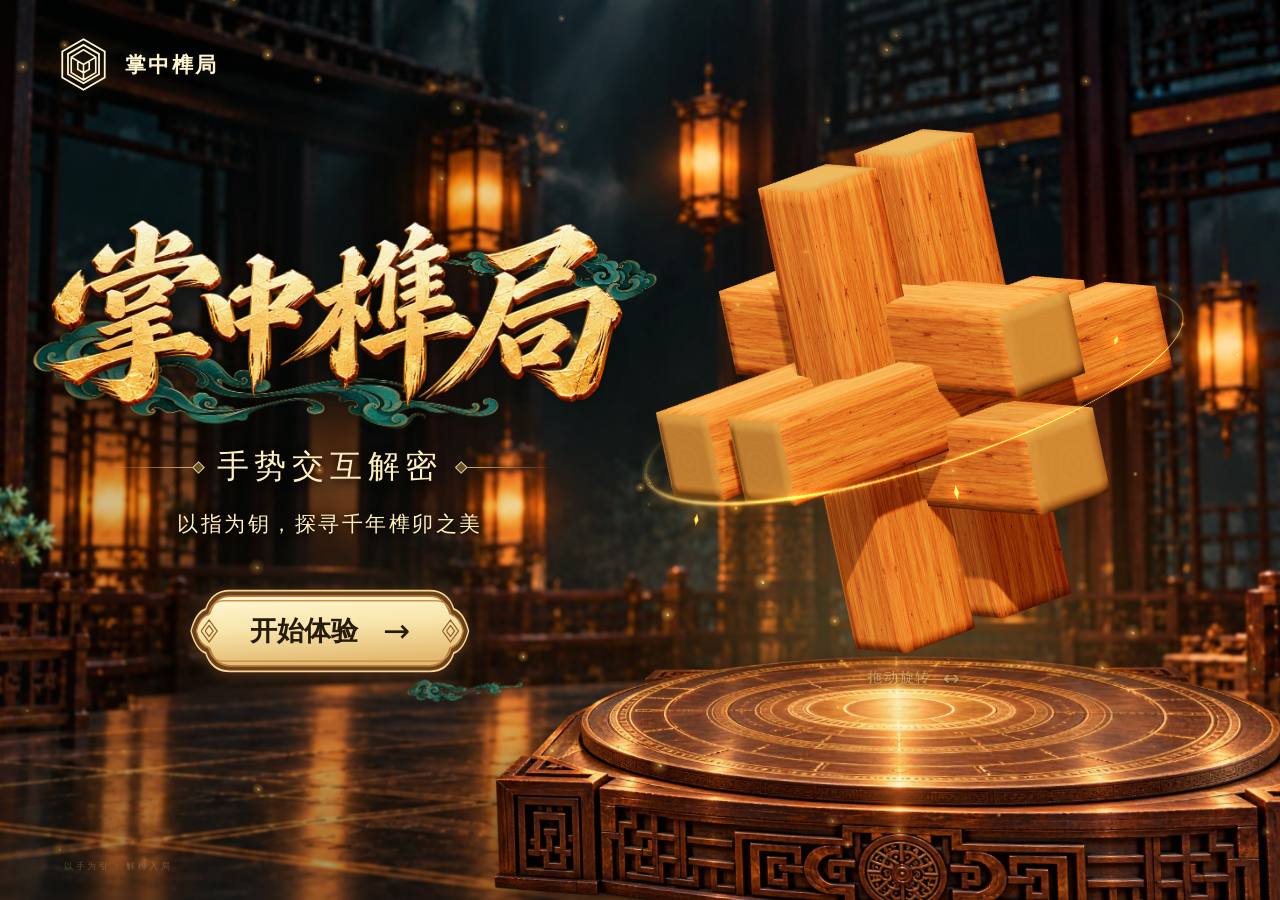
==== index.html @ a0385d62 "Give the tutorial pedestal a taller carved drum, stepped foot and fine brass moldings" ====
<!doctype html>
<html lang="zh-CN">
<head>
  <meta charset="utf-8">
  <meta name="viewport" content="width=device-width, initial-scale=1, viewport-fit=cover">
  <meta name="theme-color" content="#111b17">
  <meta name="description" content="掌中榫局：以指为钥，探寻千年榫卯之美。用自然手势探索传统鲁班锁。">
  <title>掌中榫局｜手势交互解密</title>
  <link rel="stylesheet" href="assets/landing/scene-v3.css">
  <link rel="stylesheet" href="assets/landing/refined-v4.css">
  <link rel="stylesheet" href="assets/landing/cover-v5.css?v=clean-model-8">
  <script src="assets/landing/particles.js?v=3" defer></script>
  <link rel="modulepreload" href="assets/landing/three-runtime-v5.mjs">
  <link rel="preload" as="image" href="assets/landing/wood-reference-v7.svg">
  <script type="module" src="assets/landing/puzzle-view-v5.mjs?v=soft-gold-14"></script>
</head>
<body>
<svg class="svg-library" xmlns="http://www.w3.org/2000/svg" aria-hidden="true">
  <defs>
    <linearGradient id="paper" x1="0" y1="0" x2=".2" y2="1"><stop stop-color="#fff7d4"/><stop offset=".48" stop-color="#f9e6ad"/><stop offset="1" stop-color="#e4bb72"/></linearGradient>
    <symbol id="emblem" viewBox="0 0 60 68">
      <path d="M30 3 56 18v32L30 65 4 50V18Z M30 10 49 21v25L30 57 11 46V21Z" fill="none" stroke="currentColor" stroke-width="2.2"/>
      <path d="m30 16 15 9-15 9-15-9 15-9Zm-15 9v19l15 9V34m15-9v19l-15 9m-7-24v11l7 4 7-4V29m-7 5v10" fill="none" stroke="currentColor" stroke-width="2" stroke-linejoin="round"/>
    </symbol>
  </defs>
</svg>
<main class="landing">
  <div class="room" aria-hidden="true"></div><div class="mist" aria-hidden="true"></div>
  <a class="brand" href="./" aria-label="掌中榫局首页"><svg aria-hidden="true"><use href="#emblem"/></svg><span>掌中榫局</span></a>
  <div class="stage">
    <section class="intro" aria-labelledby="hero-title">
      <div class="title-wrap">
        <img class="cloud cloud-left" src="assets/landing/cloud-v4.svg" alt="" width="1200" height="300">
        <img class="cloud cloud-right" src="assets/landing/cloud-v4.svg" alt="" width="1200" height="300">
        <h1 id="hero-title"><span class="sr-only">掌中榫局</span><img class="title-art" src="assets/landing/title-v4.svg" alt="" width="1600" height="500" fetchpriority="high"></h1>
      </div>
      <h2 class="subtitle"><span class="rule" aria-hidden="true"></span>手势交互解密<span class="rule" aria-hidden="true"></span></h2>
      <p class="tagline">以指为钥，探寻千年榫卯之美</p>
      <a class="start" href="tutorial.html?v=18">
        <svg class="button-art" viewBox="0 0 420 96" preserveAspectRatio="none" aria-hidden="true">
          <path d="M61 4H359Q386 4 395 24Q410 28 417 48Q410 68 395 72Q386 92 359 92H61Q34 92 25 72Q10 68 3 48Q10 28 25 24Q34 4 61 4Z" fill="#6c411e" stroke="#f8d891" stroke-width="2"/>
          <path d="M61 10H359Q381 10 389 29Q405 33 409 48Q405 63 389 67Q381 86 359 86H61Q39 86 31 67Q15 63 11 48Q15 33 31 29Q39 10 61 10Z" fill="url(#paper)" stroke="#b87e37" stroke-width="2"/>
          <path d="M52 15H368Q387 15 391 30M52 81H368Q387 81 391 66M29 31Q33 15 52 15M29 65Q33 81 52 81" fill="none" stroke="#c6934e" stroke-width="1.4"/>
          <g fill="none" stroke="#966025" stroke-width="1.7"><path d="m18 48 12-12 12 12-12 12-12-12m6 0 6-6 6 6-6 6-6-6m354 0 12-12 12 12-12 12-12-12m6 0 6-6 6 6-6 6-6-6"/></g>
        </svg>
        <span>开始体验</span><span class="arrow" aria-hidden="true">→</span>
        <img class="cloud button-cloud" src="assets/landing/cloud-v4.svg" alt="" width="1200" height="300">
      </a>
    </section>
    <div class="exhibit">
      <div class="floor-glow" aria-hidden="true"></div>
      <div class="puzzle-view" aria-busy="true" tabindex="0" role="group" aria-roledescription="可旋转三维模型" aria-label="六木鲁班锁。拖动鼠标或使用方向键旋转，双击或按 Home 恢复视角。">
        <span class="rotate-hint" aria-hidden="true">拖动旋转 <span>↔</span></span>
      </div>
      <img class="pedestal pedestal-photo" src="assets/landing/pedestal-v4.svg" alt="" width="1600" height="600" loading="eager">
    </div>
  </div>
  <canvas class="ambient" aria-hidden="true"></canvas>
  <span class="footer">以手为引 · 解榫入局</span>
</main>
</body>
</html>
---- assets/landing/scene-v3.css ----
:root{--room-image:url("[data-uri]")}
---- assets/landing/refined-v4.css ----
:root{--ivory:#fff0bc;--gold:#dca34b;--teal:#286a60;color-scheme:dark}
*{box-sizing:border-box}html,body{margin:0;min-height:100%;background:#101510}body{font-family:KaiTi,STKaiti,"Kaiti SC","Noto Serif SC",serif;color:var(--ivory)}
.landing{min-height:100svh;position:relative;isolation:isolate;overflow:hidden;background:#111b17}.room{position:absolute;inset:0;z-index:-5;background-image:var(--room-image);background-size:cover;background-position:center;opacity:.87}.room:after{content:"";position:absolute;inset:0;background:linear-gradient(90deg,rgba(4,13,10,.57),rgba(5,11,8,.16) 50%,transparent 80%),linear-gradient(0deg,rgba(8,13,9,.75),transparent 26%,transparent 80%,rgba(5,11,8,.2))}.mist{position:absolute;inset:0;z-index:-3;background:radial-gradient(ellipse at 72% 65%,#e7a1371a,transparent 43%);pointer-events:none}
.brand{position:absolute;top:4%;left:4.6%;display:flex;align-items:center;gap:17px;z-index:4;color:#fff5cf;text-decoration:none;font-size:clamp(18px,1.65vw,28px);font-weight:bold;letter-spacing:.12em}.brand svg{width:49px;height:57px;filter:drop-shadow(0 0 10px #ecb25d33)}
.stage{position:relative;width:100%;min-height:100svh;display:grid;grid-template-columns:49% 51%;align-items:center;padding:9vh 4.8vw 12vh}.intro{position:relative;z-index:3;margin-top:-3vh;text-align:center;align-self:center;padding:0 .4vw}.title-wrap{position:relative;display:inline-block;isolation:isolate;width:100%;padding:20px 0 12px}.title-wrap h1{position:relative;margin:0;white-space:nowrap;font-weight:900;font-size:clamp(68px,10vw,180px);letter-spacing:-.075em;line-height:1.45;transform:rotate(-3deg);background:linear-gradient(169deg,#fff9df 6%,#ffefbd 29%,#e3a54c 49%,#fff1c4 53%,#cd8d35 79%,#fff3c8 91%);background-clip:text;-webkit-background-clip:text;color:transparent;filter:drop-shadow(1px 2px 0 #8e571e) drop-shadow(0 6px 0 #5e351a) drop-shadow(0 10px 18px #000b)}
.cloud{position:absolute;z-index:-1;width:70%;height:120px;color:#226e60;opacity:.9;filter:drop-shadow(0 3px 0 #071e19)}.cloud-left{left:-8%;bottom:8px}.cloud-right{width:48%;right:-5%;top:12px;transform:rotate(180deg)}.subtitle{display:flex;align-items:center;justify-content:center;gap:18px;margin:9px 0 18px;font-size:clamp(23px,2.65vw,46px);letter-spacing:.2em;white-space:nowrap;font-weight:normal;text-shadow:0 3px 8px #000}.rule{height:1px;width:15%;background:linear-gradient(90deg,transparent,#d9bd75);position:relative}.rule:last-child{transform:rotate(180deg)}.rule:after{content:"";position:absolute;right:-4px;top:-4px;width:7px;height:7px;border:1px solid #e7ce8a;transform:rotate(45deg);background:#67532b}.tagline{font-size:clamp(17px,1.65vw,29px);letter-spacing:.12em;line-height:1.8;margin:0 0 44px;text-shadow:0 2px 7px #000}
.start{position:relative;display:inline-flex;align-items:center;justify-content:center;gap:25px;width:clamp(268px,25vw,425px);min-height:82px;padding:14px 40px;color:#251b0c;font-size:clamp(26px,2.1vw,36px);font-weight:bold;text-decoration:none;isolation:isolate;transition:filter .25s,transform .25s;outline-offset:9px}.button-art{position:absolute;inset:0;width:100%;height:100%;z-index:-1;overflow:visible;filter:drop-shadow(0 6px 15px #0006) drop-shadow(0 0 12px #e5a35022)}.start:hover{transform:translateY(-3px);filter:brightness(1.12)}.start:active{transform:translateY(0)}.start:focus-visible{outline:2px solid #ffedbb}.arrow{font-family:system-ui,sans-serif;font-weight:400;font-size:1.2em}.button-cloud{bottom:-48px;right:-18px;width:42%;height:85px;transform:rotate(180deg);opacity:.65;z-index:-1}
.exhibit{position:relative;width:100%;height:70vh;min-height:420px;align-self:center;isolation:isolate;perspective:1000px}.exhibit:before{content:"";position:absolute;inset:8% -10% 0;background:radial-gradient(ellipse at 50% 73%,#ffce6640 0,transparent 54%);z-index:-2}.puzzle{position:absolute;left:7%;top:0;width:86%;height:88%;object-fit:contain;filter:drop-shadow(0 0 18px #ffd08030) drop-shadow(0 25px 22px #0005);animation:float 7s ease-in-out infinite;z-index:2;user-select:none;pointer-events:none}.orbit{position:absolute;left:0;top:18%;width:100%;height:48%;transform:rotate(-24deg);border:1.5px solid #ffce75;border-radius:50%;box-shadow:0 0 5px #ffb84a,inset 0 0 4px #fba743;filter:drop-shadow(0 0 7px #ffa31d);opacity:.88;z-index:1}.orbit:before{content:"";position:absolute;width:12px;height:4px;border-radius:50%;background:#fff7cd;left:17%;top:5%;box-shadow:0 0 15px 5px #ffc858}.orbit-front{top:35%;height:29%;transform:rotate(-25deg);z-index:3;border-top-color:transparent;border-left-color:transparent;box-shadow:0 3px 4px -3px #ffc367;animation:orbitglow 5s ease-in-out infinite}.pedestal{position:absolute;left:-7%;bottom:-8%;width:116%;height:32%;z-index:0;filter:drop-shadow(0 20px 18px #0009)}.floor-glow{position:absolute;left:-12%;bottom:-4%;width:125%;height:15%;background:radial-gradient(ellipse,#ffce6955,transparent 64%);filter:blur(18px);z-index:-1}.footer{position:absolute;bottom:3%;left:5%;font-family:system-ui,sans-serif;font-size:9px;letter-spacing:.28em;color:#f3d7a560}.ambient{position:absolute;inset:0;width:100%;height:100%;pointer-events:none;z-index:5}.svg-library{position:absolute;width:0;height:0;overflow:hidden}
@keyframes float{0%,100%{transform:translateY(0) rotate(-2deg)}50%{transform:translateY(-15px) rotate(1deg)}}@keyframes orbitglow{0%,100%{opacity:.65}50%{opacity:1}}
@media(min-width:1800px){.intro{padding-right:2vw}.exhibit{height:73vh}.start{min-height:94px}}
@media(max-width:900px){.stage{padding:12vh 3vw 10vh;grid-template-columns:52% 48%}.title-wrap h1{font-size:8.7vw}.tagline{font-size:16px;letter-spacing:.05em;margin-bottom:30px}.subtitle{font-size:25px;gap:12px}.start{min-height:68px;width:260px;font-size:25px}.exhibit{height:58vh;min-height:340px}.brand{gap:12px}.brand svg{width:37px;height:44px}}
@media(max-width:600px){.landing{min-height:820px;min-height:max(820px,100svh)}.room{background-position:62% center}.room:after{background:linear-gradient(0deg,#08110ee0,transparent 70%),linear-gradient(90deg,#08110e77,transparent)}.brand{top:22px;left:24px;font-size:20px}.stage{min-height:820px;min-height:max(820px,100svh);padding:80px 22px 55px;display:flex;flex-direction:column;justify-content:flex-start}.exhibit{order:0;width:min(100%,420px);height:365px;min-height:365px;margin-bottom:-7px}.intro{order:1;margin:0;width:100%;max-width:470px}.title-wrap{padding:0}.title-wrap h1{font-size:clamp(64px,17vw,95px);line-height:1.35}.cloud{height:85px}.subtitle{margin:10px 0 12px;font-size:25px}.tagline{font-size:17px;margin-bottom:24px}.start{min-height:70px;width:285px}.pedestal{bottom:-2%;height:27%}.puzzle{height:90%;top:-3%}.footer{bottom:20px;font-size:8px;left:24px;letter-spacing:.16em}.orbit{left:4%;width:92%}.button-cloud{bottom:-42px}.cloud-right{top:-18px}}
@media(prefers-reduced-motion:reduce){.puzzle,.orbit-front{animation:none}.start{transition:none}}

/* Reference composition: independent calligraphy, cloud ornaments and carved wood platform. */
.sr-only{position:absolute;width:1px;height:1px;padding:0;margin:-1px;overflow:hidden;clip:rect(0,0,0,0);white-space:nowrap;border:0}
.room{opacity:1;inset:-4px;filter:blur(1.2px)}.room:after{background:linear-gradient(90deg,#07100c35,transparent 55%),linear-gradient(0deg,#0e100a50,transparent 30%)}
.stage{grid-template-columns:47% 53%;padding:10vh 4.3vw 11vh}.intro{margin-top:-6vh}.title-wrap{padding:0;width:112%;margin-left:-6%;margin-bottom:2vh}.title-wrap h1{font-size:inherit;line-height:1;transform:none;filter:none;background:none}.title-art{display:block;width:100%;height:auto;aspect-ratio:3.2;object-fit:contain;filter:drop-shadow(0 7px 8px #0a090675)}
.cloud{object-fit:contain;height:auto;aspect-ratio:4;filter:drop-shadow(0 3px 3px #071e1955);color:unset;opacity:.9}.cloud-left{width:100%;left:-10%;bottom:-22%;transform:rotate(2deg)}.cloud-right{width:50%;right:-8%;top:12%;transform:rotate(180deg)}
.subtitle{font-size:clamp(25px,2.5vw,44px);margin:12px 0 16px;letter-spacing:.18em}.rule{width:17%}.tagline{margin-bottom:4.8vh;font-size:clamp(18px,1.65vw,29px)}
.start{width:clamp(280px,22vw,400px);min-height:88px;font-size:clamp(27px,2vw,36px);gap:25px}.button-art{filter:drop-shadow(0 4px 5px #502b16aa) drop-shadow(0 0 14px #e5a35033)}.button-cloud{width:56%;right:-26%;bottom:-36%;z-index:-2;opacity:.87;transform:rotate(-8deg)}
.exhibit{height:70vh}.puzzle{width:82%;height:84%;left:9%;top:0;filter:drop-shadow(0 0 12px #ffd08032) drop-shadow(0 25px 22px #0005)}
.pedestal-photo{width:160%;height:58%;left:-30%;bottom:-31%;object-fit:contain;filter:drop-shadow(0 13px 16px #0009)}.floor-glow{bottom:-12%;height:24%;left:-27%;width:155%;background:radial-gradient(ellipse,#f6b34055,transparent 64%)}
.energy{position:absolute;left:-6%;top:-1%;width:112%;height:92%;overflow:visible;pointer-events:none;fill:none;stroke:#ffe1a0;stroke-width:2;filter:drop-shadow(0 0 2px #ffe49d) drop-shadow(0 0 8px #ff991e);stroke-linecap:round}.energy-back{z-index:1}.energy-front{z-index:3;animation:orbitglow 5s ease-in-out infinite}.energy-soft{opacity:.55;stroke-width:1}.sparks{stroke-width:1;filter:drop-shadow(0 0 6px #ffb736)}
.footer{color:#f3d7a545}.exhibit:before{background:radial-gradient(ellipse at 50% 79%,#ffca5c38,transparent 55%)}
@media(min-aspect-ratio:19/10) and (min-width:901px){.stage{max-width:2000px;margin:auto}.exhibit{height:80vh}.intro{margin-top:0}.title-wrap{width:105%;margin-left:-2.5%}}
@media(max-width:900px){.stage{padding:13vh 3vw 12vh;grid-template-columns:50% 50%}.intro{margin-top:-4vh}.title-wrap{width:110%;margin-left:-5%}.start{width:270px;min-height:75px;font-size:26px}.subtitle{font-size:25px}.tagline{font-size:16px}.exhibit{height:58vh}.pedestal-photo{bottom:-18%}}
@media(max-width:600px){.stage{padding:80px 22px 70px;min-height:max(820px,100svh);display:flex}.intro{margin:10px 0 0}.title-wrap{width:112%;margin-left:-6%;margin-bottom:10px}.title-art{aspect-ratio:3.2}.title-wrap h1{line-height:1}.cloud-left{bottom:-22%}.cloud-right{top:0;right:-5%}.subtitle{font-size:25px;margin:8px 0 14px}.tagline{font-size:17px;margin-bottom:26px}.start{min-height:74px;width:285px}.button-cloud{bottom:-38%;width:44%;right:-9%}.exhibit{height:355px;min-height:355px;margin-bottom:4px}.puzzle{width:84%;left:8%;height:86%;top:-4%}.pedestal-photo{width:124%;left:-12%;height:33%;bottom:-5%;object-fit:contain}.floor-glow{bottom:-5%}.energy{height:92%;top:-4%}.footer{bottom:18px}.brand{top:22px}.room:after{background:linear-gradient(0deg,#08110eaf,transparent 75%),linear-gradient(90deg,#08110e44,transparent)}}
@media(prefers-reduced-motion:reduce){.energy-front{animation:none}}
---- assets/landing/cover-v5.css ----
/* Cover adjustments: title scale, inward platform perspective and interactive model. */
@media (min-width:601px){
  .intro{transform:translateY(25px)}
  .title-wrap{width:118%;margin-left:-9%}
  .pedestal-photo{transform-origin:55% 35%;transform:perspective(1500px) rotateY(-9deg) rotateZ(-2deg);left:-33%}
}
.puzzle-view{position:absolute;left:6%;top:-3%;width:88%;height:90%;z-index:2;isolation:isolate;cursor:grab;touch-action:pan-y;outline:none;user-select:none;-webkit-user-select:none}
.puzzle-view:focus,.puzzle-view:focus-visible{outline:none;border:0;box-shadow:none}
.puzzle-view:focus-visible .rotate-hint{text-decoration:underline;text-underline-offset:4px}
.puzzle-view.is-dragging{cursor:grabbing;touch-action:none}
.puzzle-view canvas{position:absolute;inset:0;width:100%;height:100%;object-fit:contain;pointer-events:none}
.puzzle-view canvas{opacity:1;filter:drop-shadow(0 10px 13px #25110030)}
.puzzle-view:not(.model-ready) .rotate-hint{visibility:hidden}
.rotate-hint{z-index:1;position:absolute;left:50%;bottom:-2%;transform:translateX(-50%);display:flex;align-items:center;gap:12px;white-space:nowrap;font-family:KaiTi,STKaiti,serif;font-size:14px;letter-spacing:.12em;color:#ffe4ab9c;opacity:.8;transition:opacity .2s;text-shadow:0 2px 6px #000;pointer-events:none}
.rotate-hint span{font-family:system-ui,sans-serif;font-size:20px}.puzzle-view:hover .rotate-hint,.puzzle-view:focus-visible .rotate-hint{opacity:1;color:#fff0c5}.puzzle-view.is-dragging .rotate-hint{opacity:0}
@media(max-width:900px) and (min-width:601px){.intro{transform:translateY(16px)}.title-wrap{width:115%;margin-left:-7.5%}}
@media(max-width:600px){.intro{transform:translateY(10px)}.title-wrap{width:116%;margin-left:-8%}.puzzle-view{left:5%;top:-7%;width:90%;height:92%}.pedestal-photo{transform:perspective(1000px) rotateY(-5deg) rotateZ(-1deg);transform-origin:50% 35%}.rotate-hint{font-size:12px;bottom:0}}
@media(prefers-reduced-motion:reduce){.puzzle-view canvas,.rotate-hint{transition:none}}
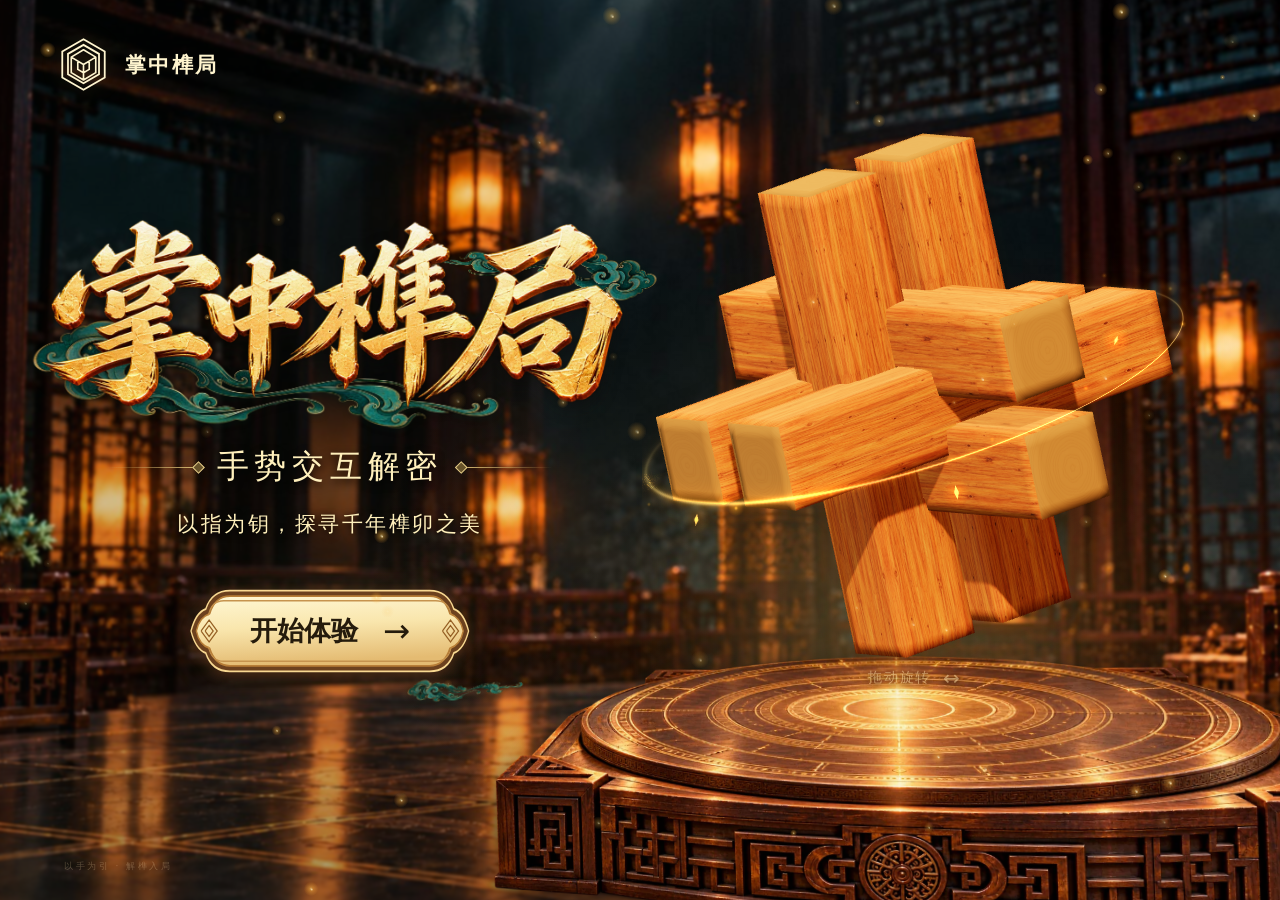
==== commit 998d062f: "Connect tutorial completion to graduation and remember entry progress" ====
--- a/index.html
+++ b/index.html
@@ -13,6 +13,7 @@
   <link rel="modulepreload" href="assets/landing/three-runtime-v5.mjs">
   <link rel="preload" as="image" href="assets/landing/wood-reference-v7.svg">
   <script type="module" src="assets/landing/puzzle-view-v5.mjs?v=soft-gold-14"></script>
+  <script src="assets/landing/entry-v19.js?v=19" defer></script>
 </head>
 <body>
 <svg class="svg-library" xmlns="http://www.w3.org/2000/svg" aria-hidden="true">
@@ -36,7 +37,7 @@
       </div>
       <h2 class="subtitle"><span class="rule" aria-hidden="true"></span>手势交互解密<span class="rule" aria-hidden="true"></span></h2>
       <p class="tagline">以指为钥，探寻千年榫卯之美</p>
-      <a class="start" href="tutorial.html?v=18">
+      <a class="start" href="tutorial.html?v=19">
         <svg class="button-art" viewBox="0 0 420 96" preserveAspectRatio="none" aria-hidden="true">
           <path d="M61 4H359Q386 4 395 24Q410 28 417 48Q410 68 395 72Q386 92 359 92H61Q34 92 25 72Q10 68 3 48Q10 28 25 24Q34 4 61 4Z" fill="#6c411e" stroke="#f8d891" stroke-width="2"/>
           <path d="M61 10H359Q381 10 389 29Q405 33 409 48Q405 63 389 67Q381 86 359 86H61Q39 86 31 67Q15 63 11 48Q15 33 31 29Q39 10 61 10Z" fill="url(#paper)" stroke="#b87e37" stroke-width="2"/>
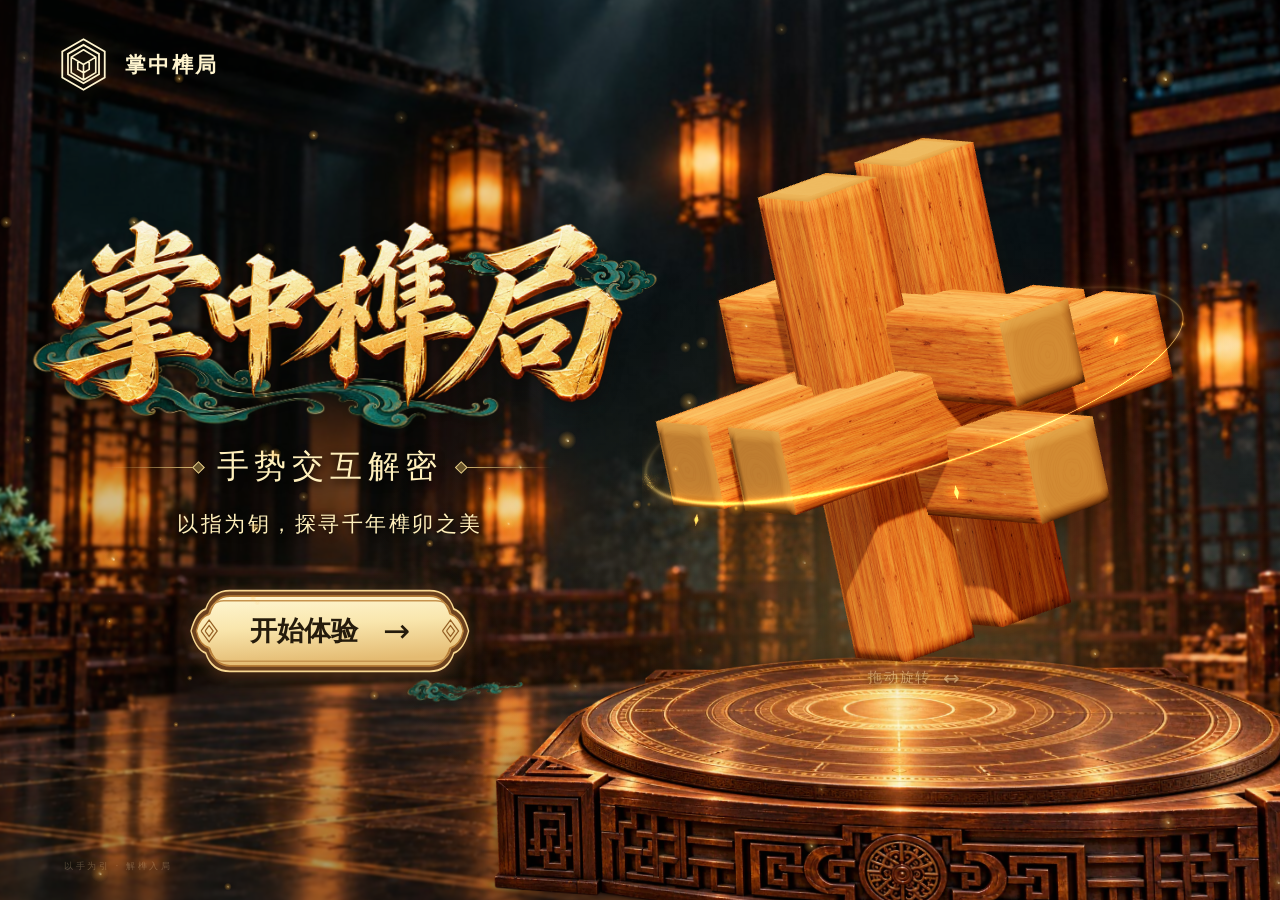
==== commit b5bddb95: "Make graduation typography the focal point and move the smaller model to the right" ====
--- a/index.html
+++ b/index.html
@@ -37,7 +37,7 @@
       </div>
       <h2 class="subtitle"><span class="rule" aria-hidden="true"></span>手势交互解密<span class="rule" aria-hidden="true"></span></h2>
       <p class="tagline">以指为钥，探寻千年榫卯之美</p>
-      <a class="start" href="tutorial.html?v=19">
+      <a class="start" href="tutorial.html?v=20">
         <svg class="button-art" viewBox="0 0 420 96" preserveAspectRatio="none" aria-hidden="true">
           <path d="M61 4H359Q386 4 395 24Q410 28 417 48Q410 68 395 72Q386 92 359 92H61Q34 92 25 72Q10 68 3 48Q10 28 25 24Q34 4 61 4Z" fill="#6c411e" stroke="#f8d891" stroke-width="2"/>
           <path d="M61 10H359Q381 10 389 29Q405 33 409 48Q405 63 389 67Q381 86 359 86H61Q39 86 31 67Q15 63 11 48Q15 33 31 29Q39 10 61 10Z" fill="url(#paper)" stroke="#b87e37" stroke-width="2"/>
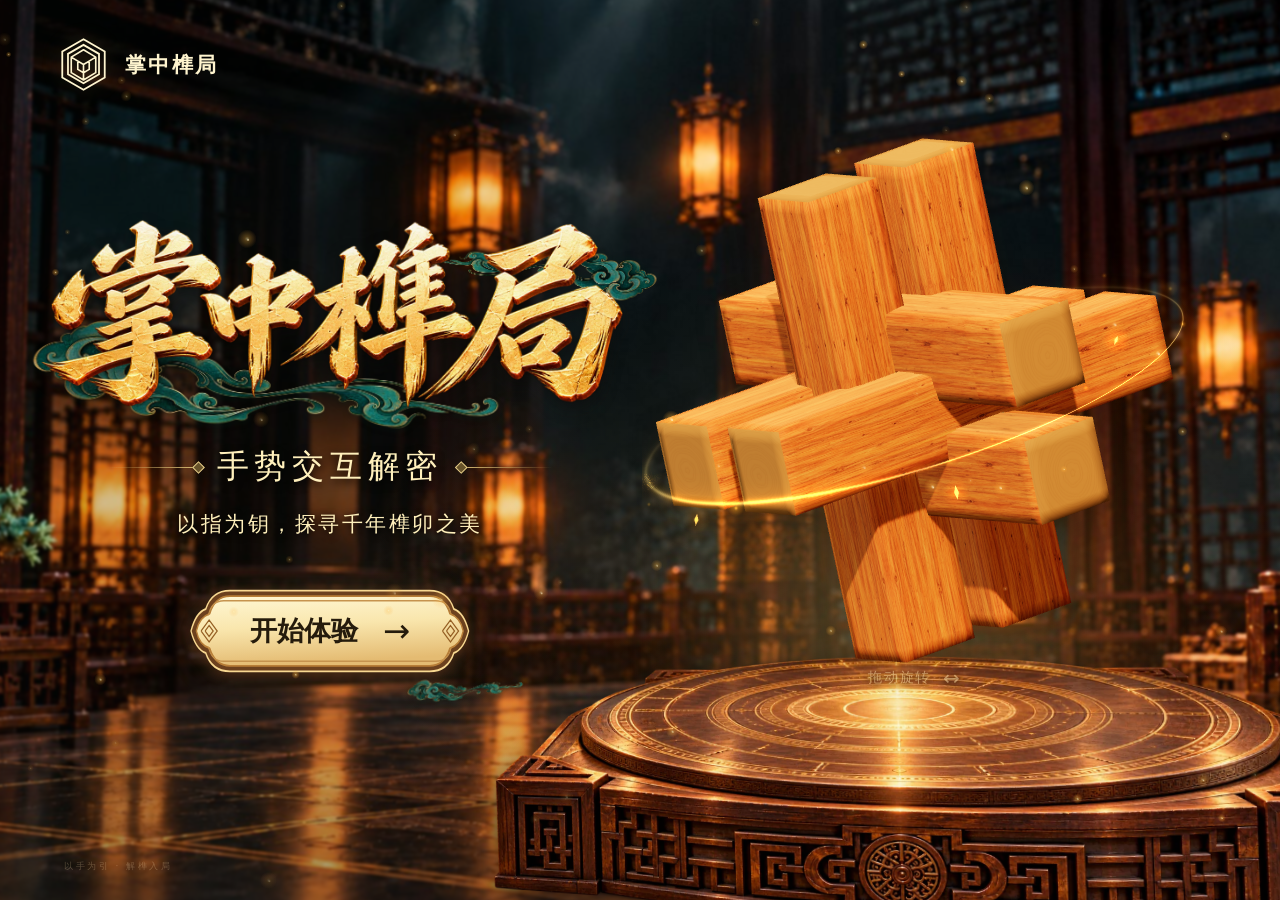
==== commit 263fbf4d: "Redraw mode selection with embedded artwork and shared landscape layout" ====
--- a/index.html
+++ b/index.html
@@ -1,63 +1,63 @@
-<!doctype html>
-<html lang="zh-CN">
-<head>
-  <meta charset="utf-8">
-  <meta name="viewport" content="width=device-width, initial-scale=1, viewport-fit=cover">
-  <meta name="theme-color" content="#111b17">
-  <meta name="description" content="掌中榫局：以指为钥，探寻千年榫卯之美。用自然手势探索传统鲁班锁。">
-  <title>掌中榫局｜手势交互解密</title>
-  <link rel="stylesheet" href="assets/landing/scene-v3.css">
-  <link rel="stylesheet" href="assets/landing/refined-v4.css">
-  <link rel="stylesheet" href="assets/landing/cover-v5.css?v=clean-model-8">
-  <script src="assets/landing/particles.js?v=3" defer></script>
-  <link rel="modulepreload" href="assets/landing/three-runtime-v5.mjs">
-  <link rel="preload" as="image" href="assets/landing/wood-reference-v7.svg">
-  <script type="module" src="assets/landing/puzzle-view-v5.mjs?v=soft-gold-14"></script>
-  <script src="assets/landing/entry-v19.js?v=19" defer></script>
-</head>
-<body>
-<svg class="svg-library" xmlns="http://www.w3.org/2000/svg" aria-hidden="true">
-  <defs>
-    <linearGradient id="paper" x1="0" y1="0" x2=".2" y2="1"><stop stop-color="#fff7d4"/><stop offset=".48" stop-color="#f9e6ad"/><stop offset="1" stop-color="#e4bb72"/></linearGradient>
-    <symbol id="emblem" viewBox="0 0 60 68">
-      <path d="M30 3 56 18v32L30 65 4 50V18Z M30 10 49 21v25L30 57 11 46V21Z" fill="none" stroke="currentColor" stroke-width="2.2"/>
-      <path d="m30 16 15 9-15 9-15-9 15-9Zm-15 9v19l15 9V34m15-9v19l-15 9m-7-24v11l7 4 7-4V29m-7 5v10" fill="none" stroke="currentColor" stroke-width="2" stroke-linejoin="round"/>
-    </symbol>
-  </defs>
-</svg>
-<main class="landing">
-  <div class="room" aria-hidden="true"></div><div class="mist" aria-hidden="true"></div>
-  <a class="brand" href="./" aria-label="掌中榫局首页"><svg aria-hidden="true"><use href="#emblem"/></svg><span>掌中榫局</span></a>
-  <div class="stage">
-    <section class="intro" aria-labelledby="hero-title">
-      <div class="title-wrap">
-        <img class="cloud cloud-left" src="assets/landing/cloud-v4.svg" alt="" width="1200" height="300">
-        <img class="cloud cloud-right" src="assets/landing/cloud-v4.svg" alt="" width="1200" height="300">
-        <h1 id="hero-title"><span class="sr-only">掌中榫局</span><img class="title-art" src="assets/landing/title-v4.svg" alt="" width="1600" height="500" fetchpriority="high"></h1>
-      </div>
-      <h2 class="subtitle"><span class="rule" aria-hidden="true"></span>手势交互解密<span class="rule" aria-hidden="true"></span></h2>
-      <p class="tagline">以指为钥，探寻千年榫卯之美</p>
-      <a class="start" href="tutorial.html?v=20">
-        <svg class="button-art" viewBox="0 0 420 96" preserveAspectRatio="none" aria-hidden="true">
-          <path d="M61 4H359Q386 4 395 24Q410 28 417 48Q410 68 395 72Q386 92 359 92H61Q34 92 25 72Q10 68 3 48Q10 28 25 24Q34 4 61 4Z" fill="#6c411e" stroke="#f8d891" stroke-width="2"/>
-          <path d="M61 10H359Q381 10 389 29Q405 33 409 48Q405 63 389 67Q381 86 359 86H61Q39 86 31 67Q15 63 11 48Q15 33 31 29Q39 10 61 10Z" fill="url(#paper)" stroke="#b87e37" stroke-width="2"/>
-          <path d="M52 15H368Q387 15 391 30M52 81H368Q387 81 391 66M29 31Q33 15 52 15M29 65Q33 81 52 81" fill="none" stroke="#c6934e" stroke-width="1.4"/>
-          <g fill="none" stroke="#966025" stroke-width="1.7"><path d="m18 48 12-12 12 12-12 12-12-12m6 0 6-6 6 6-6 6-6-6m354 0 12-12 12 12-12 12-12-12m6 0 6-6 6 6-6 6-6-6"/></g>
-        </svg>
-        <span>开始体验</span><span class="arrow" aria-hidden="true">→</span>
-        <img class="cloud button-cloud" src="assets/landing/cloud-v4.svg" alt="" width="1200" height="300">
-      </a>
-    </section>
-    <div class="exhibit">
-      <div class="floor-glow" aria-hidden="true"></div>
-      <div class="puzzle-view" aria-busy="true" tabindex="0" role="group" aria-roledescription="可旋转三维模型" aria-label="六木鲁班锁。拖动鼠标或使用方向键旋转，双击或按 Home 恢复视角。">
-        <span class="rotate-hint" aria-hidden="true">拖动旋转 <span>↔</span></span>
-      </div>
-      <img class="pedestal pedestal-photo" src="assets/landing/pedestal-v4.svg" alt="" width="1600" height="600" loading="eager">
-    </div>
-  </div>
-  <canvas class="ambient" aria-hidden="true"></canvas>
-  <span class="footer">以手为引 · 解榫入局</span>
-</main>
-</body>
-</html>+<!doctype html>
+<html lang="zh-CN">
+<head>
+  <meta charset="utf-8">
+  <meta name="viewport" content="width=device-width, initial-scale=1, viewport-fit=cover">
+  <meta name="theme-color" content="#111b17">
+  <meta name="description" content="掌中榫局：以指为钥，探寻千年榫卯之美。用自然手势探索传统鲁班锁。">
+  <title>掌中榫局｜手势交互解密</title>
+  <link rel="stylesheet" href="assets/landing/scene-v3.css">
+  <link rel="stylesheet" href="assets/landing/refined-v4.css">
+  <link rel="stylesheet" href="assets/landing/cover-v5.css?v=clean-model-8">
+  <script src="assets/landing/particles.js?v=3" defer></script>
+  <link rel="modulepreload" href="assets/landing/three-runtime-v5.mjs">
+  <link rel="preload" as="image" href="assets/landing/wood-reference-v7.svg">
+  <script type="module" src="assets/landing/puzzle-view-v5.mjs?v=soft-gold-14"></script>
+  <script src="assets/landing/entry-v19.js?v=21" defer></script>
+</head>
+<body>
+<svg class="svg-library" xmlns="http://www.w3.org/2000/svg" aria-hidden="true">
+  <defs>
+    <linearGradient id="paper" x1="0" y1="0" x2=".2" y2="1"><stop stop-color="#fff7d4"/><stop offset=".48" stop-color="#f9e6ad"/><stop offset="1" stop-color="#e4bb72"/></linearGradient>
+    <symbol id="emblem" viewBox="0 0 60 68">
+      <path d="M30 3 56 18v32L30 65 4 50V18Z M30 10 49 21v25L30 57 11 46V21Z" fill="none" stroke="currentColor" stroke-width="2.2"/>
+      <path d="m30 16 15 9-15 9-15-9 15-9Zm-15 9v19l15 9V34m15-9v19l-15 9m-7-24v11l7 4 7-4V29m-7 5v10" fill="none" stroke="currentColor" stroke-width="2" stroke-linejoin="round"/>
+    </symbol>
+  </defs>
+</svg>
+<main class="landing">
+  <div class="room" aria-hidden="true"></div><div class="mist" aria-hidden="true"></div>
+  <a class="brand" href="./" aria-label="掌中榫局首页"><svg aria-hidden="true"><use href="#emblem"/></svg><span>掌中榫局</span></a>
+  <div class="stage">
+    <section class="intro" aria-labelledby="hero-title">
+      <div class="title-wrap">
+        <img class="cloud cloud-left" src="assets/landing/cloud-v4.svg" alt="" width="1200" height="300">
+        <img class="cloud cloud-right" src="assets/landing/cloud-v4.svg" alt="" width="1200" height="300">
+        <h1 id="hero-title"><span class="sr-only">掌中榫局</span><img class="title-art" src="assets/landing/title-v4.svg" alt="" width="1600" height="500" fetchpriority="high"></h1>
+      </div>
+      <h2 class="subtitle"><span class="rule" aria-hidden="true"></span>手势交互解密<span class="rule" aria-hidden="true"></span></h2>
+      <p class="tagline">以指为钥，探寻千年榫卯之美</p>
+      <a class="start" href="tutorial.html?v=20">
+        <svg class="button-art" viewBox="0 0 420 96" preserveAspectRatio="none" aria-hidden="true">
+          <path d="M61 4H359Q386 4 395 24Q410 28 417 48Q410 68 395 72Q386 92 359 92H61Q34 92 25 72Q10 68 3 48Q10 28 25 24Q34 4 61 4Z" fill="#6c411e" stroke="#f8d891" stroke-width="2"/>
+          <path d="M61 10H359Q381 10 389 29Q405 33 409 48Q405 63 389 67Q381 86 359 86H61Q39 86 31 67Q15 63 11 48Q15 33 31 29Q39 10 61 10Z" fill="url(#paper)" stroke="#b87e37" stroke-width="2"/>
+          <path d="M52 15H368Q387 15 391 30M52 81H368Q387 81 391 66M29 31Q33 15 52 15M29 65Q33 81 52 81" fill="none" stroke="#c6934e" stroke-width="1.4"/>
+          <g fill="none" stroke="#966025" stroke-width="1.7"><path d="m18 48 12-12 12 12-12 12-12-12m6 0 6-6 6 6-6 6-6-6m354 0 12-12 12 12-12 12-12-12m6 0 6-6 6 6-6 6-6-6"/></g>
+        </svg>
+        <span>开始体验</span><span class="arrow" aria-hidden="true">→</span>
+        <img class="cloud button-cloud" src="assets/landing/cloud-v4.svg" alt="" width="1200" height="300">
+      </a>
+    </section>
+    <div class="exhibit">
+      <div class="floor-glow" aria-hidden="true"></div>
+      <div class="puzzle-view" aria-busy="true" tabindex="0" role="group" aria-roledescription="可旋转三维模型" aria-label="六木鲁班锁。拖动鼠标或使用方向键旋转，双击或按 Home 恢复视角。">
+        <span class="rotate-hint" aria-hidden="true">拖动旋转 <span>↔</span></span>
+      </div>
+      <img class="pedestal pedestal-photo" src="assets/landing/pedestal-v4.svg" alt="" width="1600" height="600" loading="eager">
+    </div>
+  </div>
+  <canvas class="ambient" aria-hidden="true"></canvas>
+  <span class="footer">以手为引 · 解榫入局</span>
+</main>
+</body>
+</html>
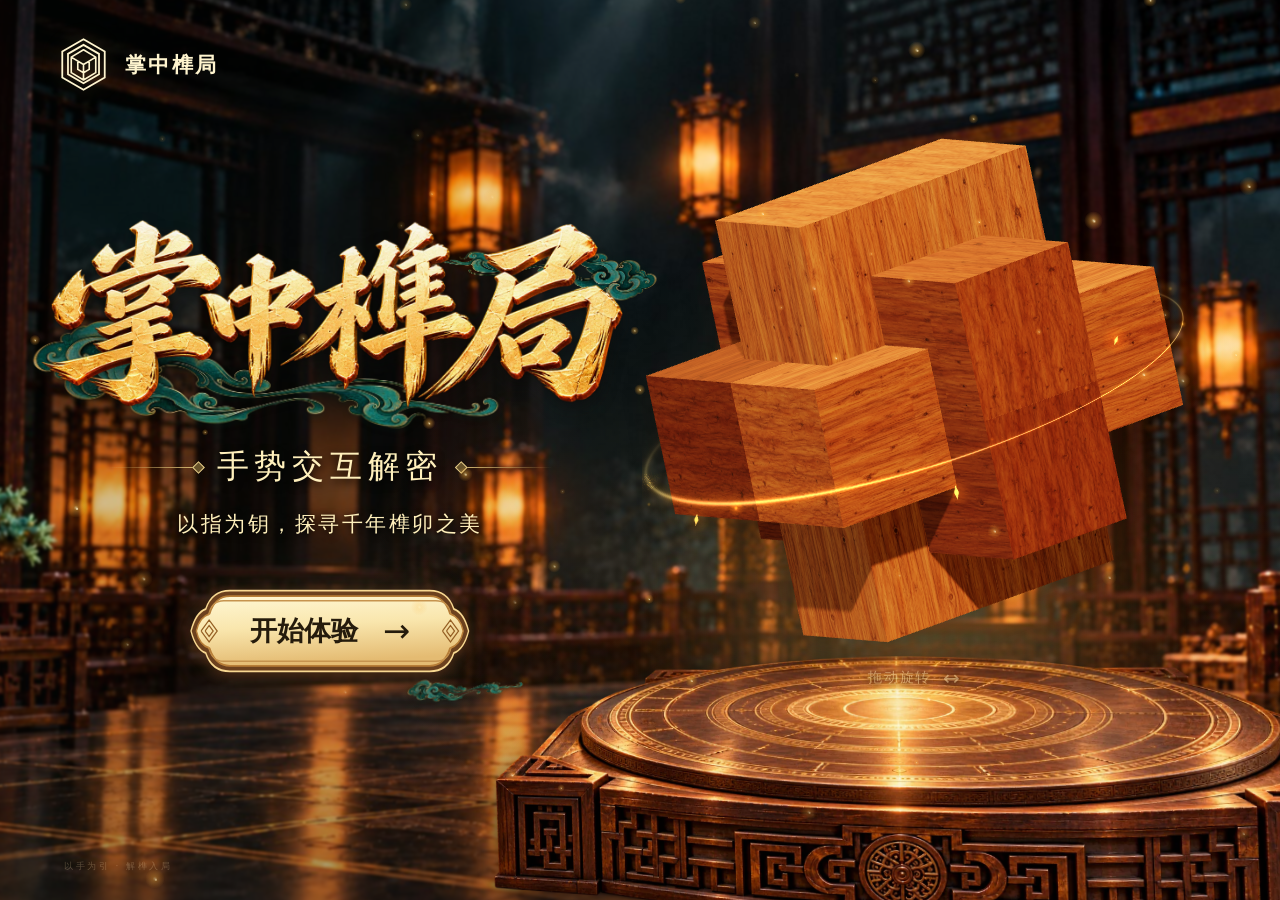
==== commit 1cc49dfe: "Publish approved burr cover structure with distinct straight-grain wood pieces" ====
--- a/index.html
+++ b/index.html
@@ -12,7 +12,7 @@
   <script src="assets/landing/particles.js?v=3" defer></script>
   <link rel="modulepreload" href="assets/landing/three-runtime-v5.mjs">
   <link rel="preload" as="image" href="assets/landing/wood-reference-v7.svg">
-  <script type="module" src="assets/landing/puzzle-view-v5.mjs?v=soft-gold-14"></script>
+  <script type="module" src="assets/landing/puzzle-view-v26.mjs?v=26"></script>
   <script src="assets/landing/entry-v19.js?v=21" defer></script>
 </head>
 <body>
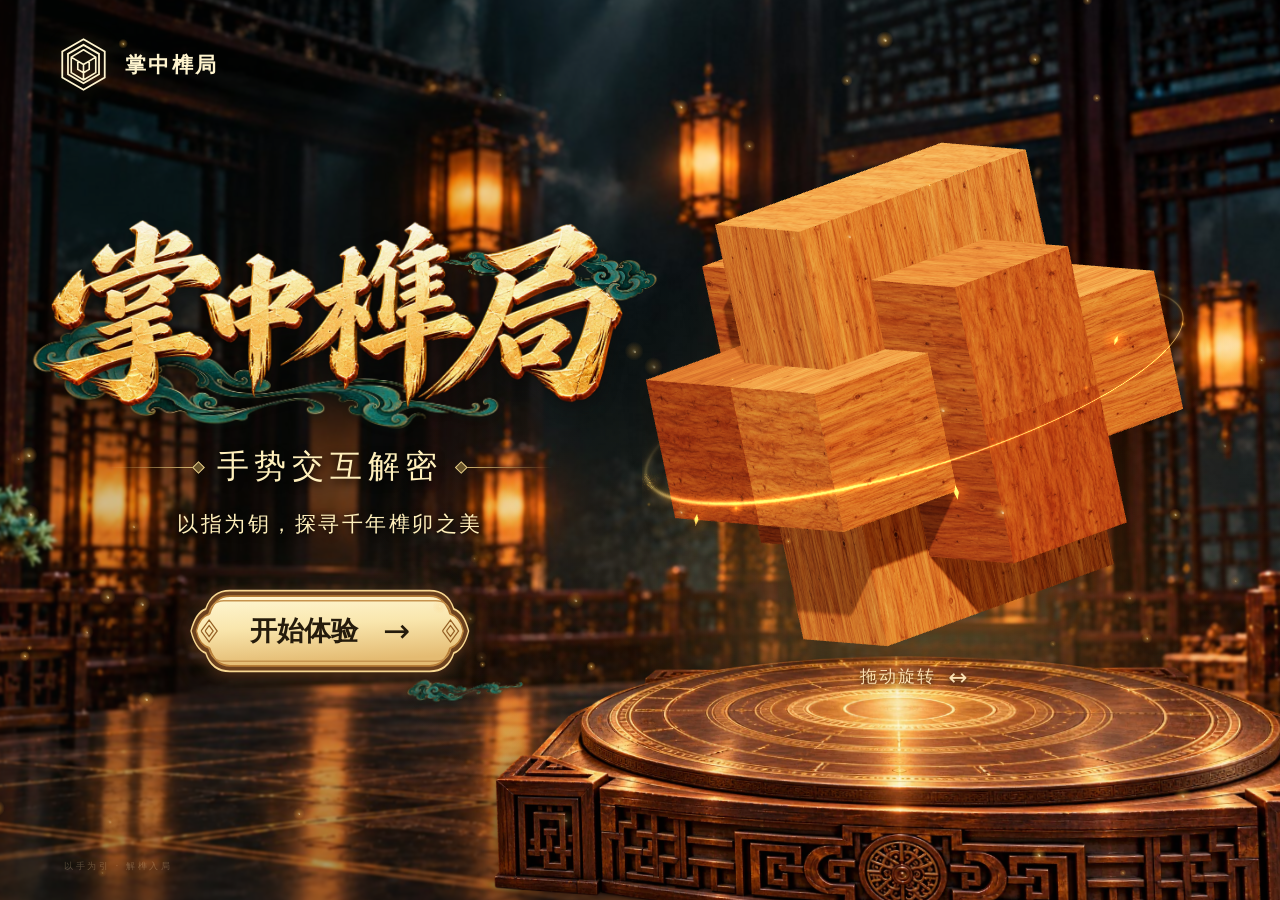
==== commit 70e535c7: "Brighten wood models and enlarge the drag-to-rotate cover hint" ====
--- a/index.html
+++ b/index.html
@@ -8,11 +8,11 @@
   <title>掌中榫局｜手势交互解密</title>
   <link rel="stylesheet" href="assets/landing/scene-v3.css">
   <link rel="stylesheet" href="assets/landing/refined-v4.css">
-  <link rel="stylesheet" href="assets/landing/cover-v5.css?v=clean-model-8">
+  <link rel="stylesheet" href="assets/landing/cover-v5.css?v=28">
   <script src="assets/landing/particles.js?v=3" defer></script>
   <link rel="modulepreload" href="assets/landing/three-runtime-v5.mjs">
   <link rel="preload" as="image" href="assets/landing/wood-reference-v7.svg">
-  <script type="module" src="assets/landing/puzzle-view-v26.mjs?v=26"></script>
+  <script type="module" src="assets/landing/puzzle-view-v26.mjs?v=28"></script>
   <script src="assets/landing/entry-v19.js?v=21" defer></script>
 </head>
 <body>
--- a/assets/landing/cover-v5.css
+++ b/assets/landing/cover-v5.css
@@ -16,4 +16,6 @@
 @media(max-width:900px) and (min-width:601px){.intro{transform:translateY(16px)}.title-wrap{width:115%;margin-left:-7.5%}}
 @media(max-width:600px){.intro{transform:translateY(10px)}.title-wrap{width:116%;margin-left:-8%}.puzzle-view{left:5%;top:-7%;width:90%;height:92%}.pedestal-photo{transform:perspective(1000px) rotateY(-5deg) rotateZ(-1deg);transform-origin:50% 35%}.rotate-hint{font-size:12px;bottom:0}}
 @media(prefers-reduced-motion:reduce){.puzzle-view canvas,.rotate-hint{transition:none}}
-
+
+/* Clear, slightly larger cover interaction hint. */
+.rotate-hint{font-size:17px;color:#ffe9bd;opacity:.95}.rotate-hint span{font-size:23px}
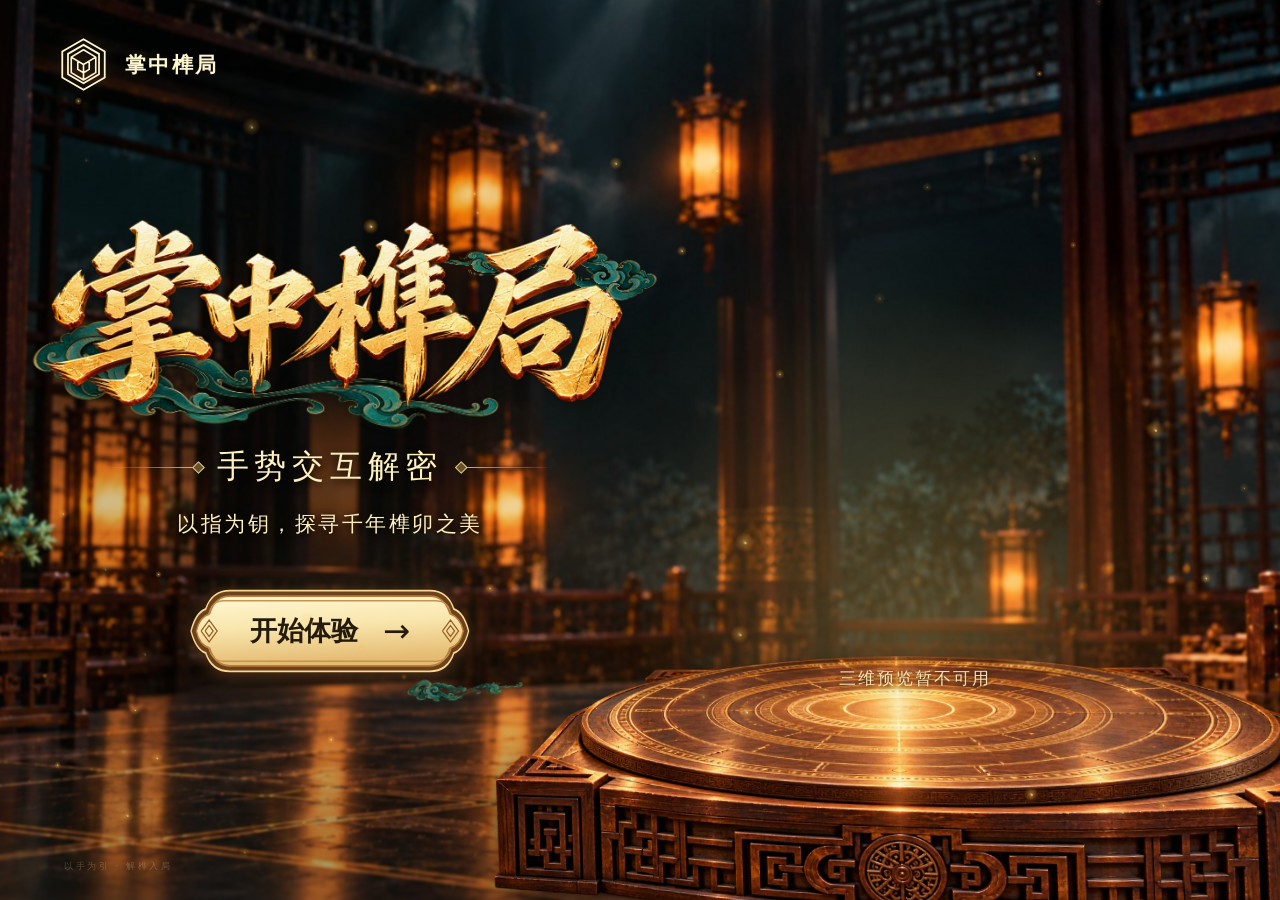
==== commit 219665d7: "Fix initial viewport scale and reduce rendering overhead" ====
--- a/index.html
+++ b/index.html
@@ -1,63 +1,64 @@
-<!doctype html>
-<html lang="zh-CN">
-<head>
-  <meta charset="utf-8">
-  <meta name="viewport" content="width=device-width, initial-scale=1, viewport-fit=cover">
-  <meta name="theme-color" content="#111b17">
-  <meta name="description" content="掌中榫局：以指为钥，探寻千年榫卯之美。用自然手势探索传统鲁班锁。">
-  <title>掌中榫局｜手势交互解密</title>
-  <link rel="stylesheet" href="assets/landing/scene-v3.css">
-  <link rel="stylesheet" href="assets/landing/refined-v4.css">
-  <link rel="stylesheet" href="assets/landing/cover-v5.css?v=28">
-  <script src="assets/landing/particles.js?v=3" defer></script>
-  <link rel="modulepreload" href="assets/landing/three-runtime-v5.mjs">
-  <link rel="preload" as="image" href="assets/landing/wood-reference-v7.svg">
-  <script type="module" src="assets/landing/puzzle-view-v26.mjs?v=28"></script>
-  <script src="assets/landing/entry-v19.js?v=21" defer></script>
-</head>
-<body>
-<svg class="svg-library" xmlns="http://www.w3.org/2000/svg" aria-hidden="true">
-  <defs>
-    <linearGradient id="paper" x1="0" y1="0" x2=".2" y2="1"><stop stop-color="#fff7d4"/><stop offset=".48" stop-color="#f9e6ad"/><stop offset="1" stop-color="#e4bb72"/></linearGradient>
-    <symbol id="emblem" viewBox="0 0 60 68">
-      <path d="M30 3 56 18v32L30 65 4 50V18Z M30 10 49 21v25L30 57 11 46V21Z" fill="none" stroke="currentColor" stroke-width="2.2"/>
-      <path d="m30 16 15 9-15 9-15-9 15-9Zm-15 9v19l15 9V34m15-9v19l-15 9m-7-24v11l7 4 7-4V29m-7 5v10" fill="none" stroke="currentColor" stroke-width="2" stroke-linejoin="round"/>
-    </symbol>
-  </defs>
-</svg>
-<main class="landing">
-  <div class="room" aria-hidden="true"></div><div class="mist" aria-hidden="true"></div>
-  <a class="brand" href="./" aria-label="掌中榫局首页"><svg aria-hidden="true"><use href="#emblem"/></svg><span>掌中榫局</span></a>
-  <div class="stage">
-    <section class="intro" aria-labelledby="hero-title">
-      <div class="title-wrap">
-        <img class="cloud cloud-left" src="assets/landing/cloud-v4.svg" alt="" width="1200" height="300">
-        <img class="cloud cloud-right" src="assets/landing/cloud-v4.svg" alt="" width="1200" height="300">
-        <h1 id="hero-title"><span class="sr-only">掌中榫局</span><img class="title-art" src="assets/landing/title-v4.svg" alt="" width="1600" height="500" fetchpriority="high"></h1>
-      </div>
-      <h2 class="subtitle"><span class="rule" aria-hidden="true"></span>手势交互解密<span class="rule" aria-hidden="true"></span></h2>
-      <p class="tagline">以指为钥，探寻千年榫卯之美</p>
-      <a class="start" href="tutorial.html?v=20">
-        <svg class="button-art" viewBox="0 0 420 96" preserveAspectRatio="none" aria-hidden="true">
-          <path d="M61 4H359Q386 4 395 24Q410 28 417 48Q410 68 395 72Q386 92 359 92H61Q34 92 25 72Q10 68 3 48Q10 28 25 24Q34 4 61 4Z" fill="#6c411e" stroke="#f8d891" stroke-width="2"/>
-          <path d="M61 10H359Q381 10 389 29Q405 33 409 48Q405 63 389 67Q381 86 359 86H61Q39 86 31 67Q15 63 11 48Q15 33 31 29Q39 10 61 10Z" fill="url(#paper)" stroke="#b87e37" stroke-width="2"/>
-          <path d="M52 15H368Q387 15 391 30M52 81H368Q387 81 391 66M29 31Q33 15 52 15M29 65Q33 81 52 81" fill="none" stroke="#c6934e" stroke-width="1.4"/>
-          <g fill="none" stroke="#966025" stroke-width="1.7"><path d="m18 48 12-12 12 12-12 12-12-12m6 0 6-6 6 6-6 6-6-6m354 0 12-12 12 12-12 12-12-12m6 0 6-6 6 6-6 6-6-6"/></g>
-        </svg>
-        <span>开始体验</span><span class="arrow" aria-hidden="true">→</span>
-        <img class="cloud button-cloud" src="assets/landing/cloud-v4.svg" alt="" width="1200" height="300">
-      </a>
-    </section>
-    <div class="exhibit">
-      <div class="floor-glow" aria-hidden="true"></div>
-      <div class="puzzle-view" aria-busy="true" tabindex="0" role="group" aria-roledescription="可旋转三维模型" aria-label="六木鲁班锁。拖动鼠标或使用方向键旋转，双击或按 Home 恢复视角。">
-        <span class="rotate-hint" aria-hidden="true">拖动旋转 <span>↔</span></span>
-      </div>
-      <img class="pedestal pedestal-photo" src="assets/landing/pedestal-v4.svg" alt="" width="1600" height="600" loading="eager">
-    </div>
-  </div>
-  <canvas class="ambient" aria-hidden="true"></canvas>
-  <span class="footer">以手为引 · 解榫入局</span>
-</main>
-</body>
-</html>
+<!doctype html>
+<html lang="zh-CN">
+<head>
+  <meta charset="utf-8">
+  <meta name="viewport" content="width=device-width, initial-scale=1, viewport-fit=cover">
+<script id="viewport-fit">(()=>{const r=document.documentElement,p=location.pathname.split('/').pop(),wide=p==='modes.html'||p==='collection.html';function fit(){const w=innerWidth,h=innerHeight;r.style.setProperty('--fit',Math.min(w/(wide?1692:1672),h/(wide?930:941)));r.style.setProperty('--stage-scale',Math.min(w/1692,h/930));r.style.setProperty('--graduation-scale',Math.min(w/1672,h/941));if(p==='modes.html')r.classList.add('fit-stage');}fit();addEventListener('resize',fit,{passive:true});})();</script>
+  <meta name="theme-color" content="#111b17">
+  <meta name="description" content="掌中榫局：以指为钥，探寻千年榫卯之美。用自然手势探索传统鲁班锁。">
+  <title>掌中榫局｜手势交互解密</title>
+  <link rel="stylesheet" href="assets/landing/scene-v3.css?v=96">
+  <link rel="stylesheet" href="assets/landing/refined-v4.css">
+  <link rel="stylesheet" href="assets/landing/cover-v5.css?v=28">
+  <script src="assets/landing/particles.js?v=96" defer></script>
+  <link rel="modulepreload" href="assets/landing/three-runtime-v5.mjs">
+  <link rel="preload" as="image" href="assets/landing/wood-reference-v7.svg">
+  <script type="module" src="assets/landing/puzzle-view-v26.mjs?v=96"></script>
+  <script src="assets/landing/entry-v19.js?v=96" defer></script>
+</head>
+<body>
+<svg class="svg-library" xmlns="http://www.w3.org/2000/svg" aria-hidden="true">
+  <defs>
+    <linearGradient id="paper" x1="0" y1="0" x2=".2" y2="1"><stop stop-color="#fff7d4"/><stop offset=".48" stop-color="#f9e6ad"/><stop offset="1" stop-color="#e4bb72"/></linearGradient>
+    <symbol id="emblem" viewBox="0 0 60 68">
+      <path d="M30 3 56 18v32L30 65 4 50V18Z M30 10 49 21v25L30 57 11 46V21Z" fill="none" stroke="currentColor" stroke-width="2.2"/>
+      <path d="m30 16 15 9-15 9-15-9 15-9Zm-15 9v19l15 9V34m15-9v19l-15 9m-7-24v11l7 4 7-4V29m-7 5v10" fill="none" stroke="currentColor" stroke-width="2" stroke-linejoin="round"/>
+    </symbol>
+  </defs>
+</svg>
+<main class="landing">
+  <div class="room" aria-hidden="true"></div><div class="mist" aria-hidden="true"></div>
+  <a class="brand" href="./" aria-label="掌中榫局首页"><svg aria-hidden="true"><use href="#emblem"/></svg><span>掌中榫局</span></a>
+  <div class="stage">
+    <section class="intro" aria-labelledby="hero-title">
+      <div class="title-wrap">
+        <img class="cloud cloud-left" src="assets/landing/cloud-v4.svg" alt="" width="1200" height="300">
+        <img class="cloud cloud-right" src="assets/landing/cloud-v4.svg" alt="" width="1200" height="300">
+        <h1 id="hero-title"><span class="sr-only">掌中榫局</span><img class="title-art" src="assets/landing/title-v4.svg" alt="" width="1600" height="500" fetchpriority="high"></h1>
+      </div>
+      <h2 class="subtitle"><span class="rule" aria-hidden="true"></span>手势交互解密<span class="rule" aria-hidden="true"></span></h2>
+      <p class="tagline">以指为钥，探寻千年榫卯之美</p>
+      <a class="start" href="tutorial.html?v=20">
+        <svg class="button-art" viewBox="0 0 420 96" preserveAspectRatio="none" aria-hidden="true">
+          <path d="M61 4H359Q386 4 395 24Q410 28 417 48Q410 68 395 72Q386 92 359 92H61Q34 92 25 72Q10 68 3 48Q10 28 25 24Q34 4 61 4Z" fill="#6c411e" stroke="#f8d891" stroke-width="2"/>
+          <path d="M61 10H359Q381 10 389 29Q405 33 409 48Q405 63 389 67Q381 86 359 86H61Q39 86 31 67Q15 63 11 48Q15 33 31 29Q39 10 61 10Z" fill="url(#paper)" stroke="#b87e37" stroke-width="2"/>
+          <path d="M52 15H368Q387 15 391 30M52 81H368Q387 81 391 66M29 31Q33 15 52 15M29 65Q33 81 52 81" fill="none" stroke="#c6934e" stroke-width="1.4"/>
+          <g fill="none" stroke="#966025" stroke-width="1.7"><path d="m18 48 12-12 12 12-12 12-12-12m6 0 6-6 6 6-6 6-6-6m354 0 12-12 12 12-12 12-12-12m6 0 6-6 6 6-6 6-6-6"/></g>
+        </svg>
+        <span>开始体验</span><span class="arrow" aria-hidden="true">→</span>
+        <img class="cloud button-cloud" src="assets/landing/cloud-v4.svg" alt="" width="1200" height="300">
+      </a>
+    </section>
+    <div class="exhibit">
+      <div class="floor-glow" aria-hidden="true"></div>
+      <div class="puzzle-view" aria-busy="true" tabindex="0" role="group" aria-roledescription="可旋转三维模型" aria-label="六木鲁班锁。拖动鼠标或使用方向键旋转，双击或按 Home 恢复视角。">
+        <span class="rotate-hint" aria-hidden="true">拖动旋转 <span>↔</span></span>
+      </div>
+      <img class="pedestal pedestal-photo" src="assets/landing/pedestal-v4.svg" alt="" width="1600" height="600" loading="eager">
+    </div>
+  </div>
+  <canvas class="ambient" aria-hidden="true"></canvas>
+  <span class="footer">以手为引 · 解榫入局</span>
+</main>
+</body>
+</html>
--- a/assets/landing/scene-v3.css
+++ b/assets/landing/scene-v3.css
@@ -1 +1 @@
-:root{--room-image:url("[data-uri]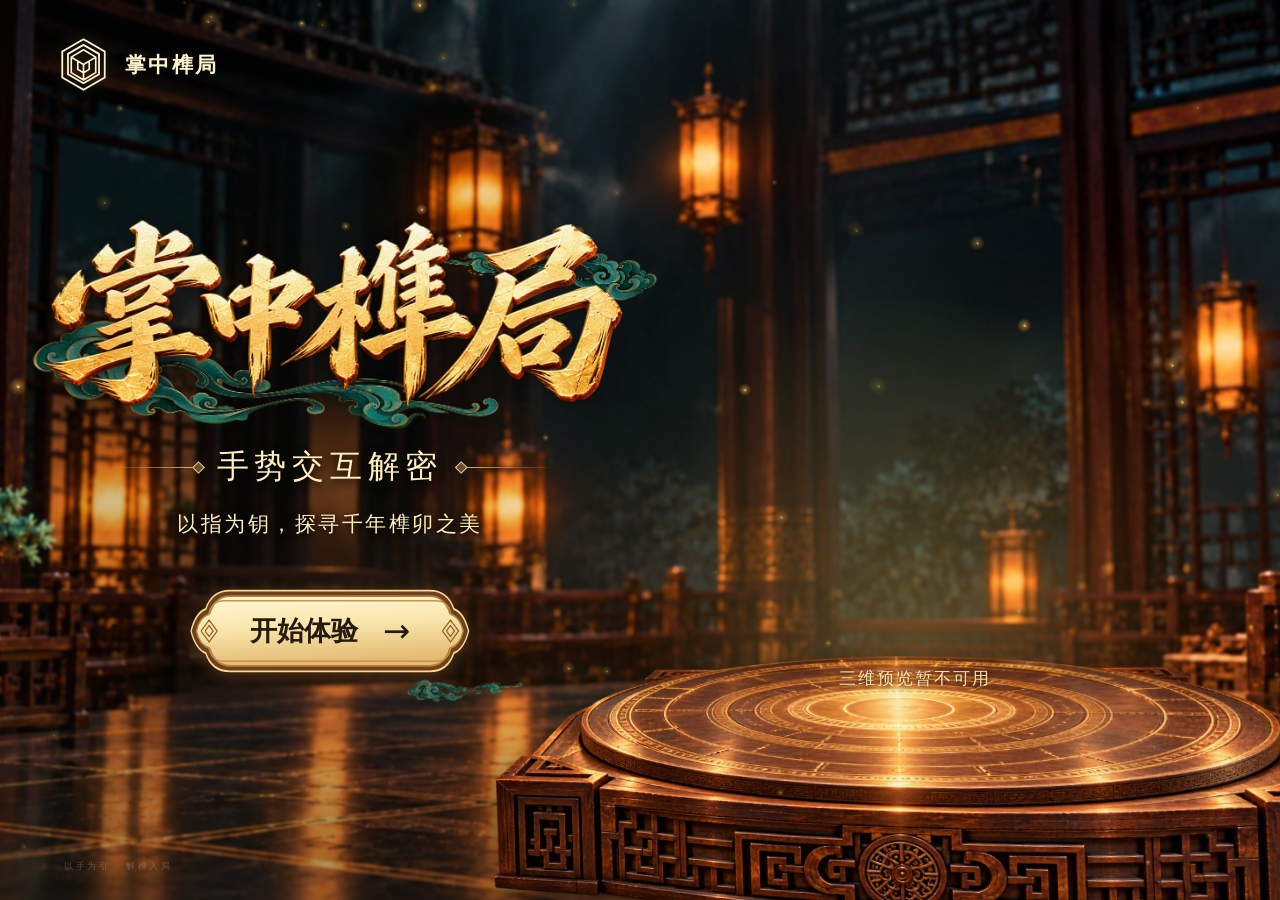
==== commit 3e9fe2b6: "Adapt all game screens to landscape mobile play with touch controls" ====
--- a/index.html
+++ b/index.html
@@ -2,6 +2,7 @@
 <html lang="zh-CN">
 <head>
   <meta charset="utf-8">
+<script src="assets/mobile/entry-v97.js"></script>
   <meta name="viewport" content="width=device-width, initial-scale=1, viewport-fit=cover">
 <script id="viewport-fit">(()=>{const r=document.documentElement,p=location.pathname.split('/').pop(),wide=p==='modes.html'||p==='collection.html';function fit(){const w=innerWidth,h=innerHeight;r.style.setProperty('--fit',Math.min(w/(wide?1692:1672),h/(wide?930:941)));r.style.setProperty('--stage-scale',Math.min(w/1692,h/930));r.style.setProperty('--graduation-scale',Math.min(w/1672,h/941));if(p==='modes.html')r.classList.add('fit-stage');}fit();addEventListener('resize',fit,{passive:true});})();</script>
   <meta name="theme-color" content="#111b17">
